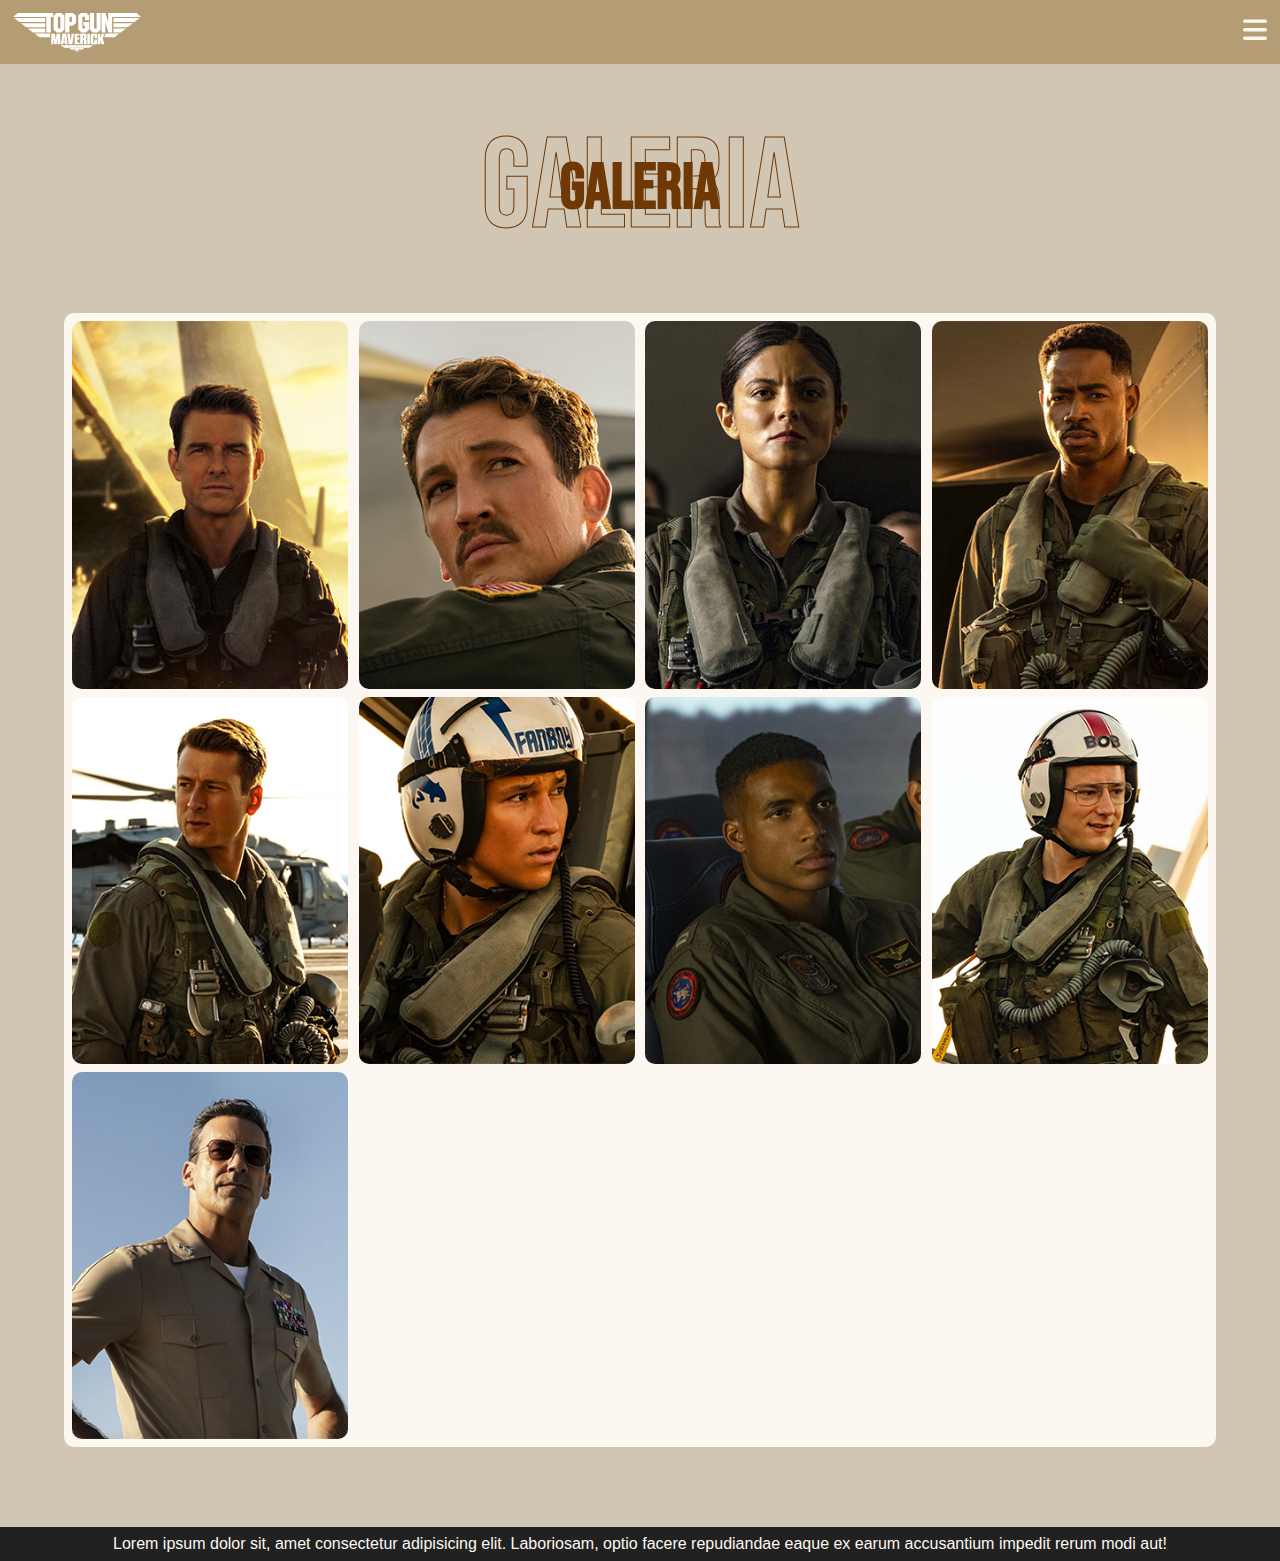
==== galeria.html @ b81637e3 "initial commit" ====
<!DOCTYPE html>
<html lang="en">

<head>
    <meta charset="UTF-8">
    <meta http-equiv="X-UA-Compatible" content="IE=edge">
    <meta name="viewport" content="width=device-width, initial-scale=1.0">
    <title>Document</title>
    <link rel="stylesheet" href="css/style.css">
    <link rel="preconnect" href="https://fonts.googleapis.com">
    <link rel="preconnect" href="https://fonts.gstatic.com" crossorigin>
    <link href="https://fonts.googleapis.com/css2?family=Bebas+Neue&display=swap" rel="stylesheet">
    <script src="https://ajax.googleapis.com/ajax/libs/jquery/3.6.3/jquery.min.js"></script>
</head>

<body>
    <div class="nav_menu">
        <div class="logo">
            <a href="index.html"><img src="img/logo.svg" alt="logo"></a>
        </div>
        <a class="btn-menu" href="#">
            <svg id="open-btn" xmlns="http://www.w3.org/2000/svg"
                viewBox="0 0 448 512">
                <path d="M0 96C0 78.3 14.3 64 32 64H416c17.7 0 32 14.3 32 32s-14.3 32-32 32H32C14.3 128 0 113.7 0 96zM0 256c0-17.7 14.3-32 32-32H416c17.7 0 32 14.3 32 32s-14.3 32-32 32H32c-17.7 0-32-14.3-32-32zM448 416c0 17.7-14.3 32-32 32H32c-17.7 0-32-14.3-32-32s14.3-32 32-32H416c17.7 0 32 14.3 32 32z" />
            </svg>
        </a>
    </div>
    <div class="menu">
        <a class="btn-menu" href="#">
            <svg id="close-btn" xmlns="http://www.w3.org/2000/svg" viewBox="0 0 320 512">
                <path d="M310.6 150.6c12.5-12.5 12.5-32.8 0-45.3s-32.8-12.5-45.3 0L160 210.7 54.6 105.4c-12.5-12.5-32.8-12.5-45.3 0s-12.5 32.8 0 45.3L114.7 256 9.4 361.4c-12.5 12.5-12.5 32.8 0 45.3s32.8 12.5 45.3 0L160 301.3 265.4 406.6c12.5 12.5 32.8 12.5 45.3 0s12.5-32.8 0-45.3L205.3 256 310.6 150.6z"/>
            </svg>
        </a>
        <nav class="nav">
            <ul class="nav_ul">
                <li class="nav_li"><a href="index.html">HOME</a></li>
                <li class="nav_li"><a href="sinopsis.html">SINOPSIS</a></li>
                <li class="nav_li"><a href="trailer.html">TRAILER</a></li>
                <li class="nav_li"><a href="galeria.html">GALERIA</a></li>
                <li class="nav_li wrap_rrss">
                    <a href="https://www.facebook.com/paramountpicturesspain" target="_blank"><img class="rrss" src="img/icon/logo_facebook.svg" alt=""></a>
                    <a href="https://www.instagram.com/paramount_spain/" target="_blank"><img class="rrss" src="img/icon/logo_ig.svg" alt=""></a>
                    <a href="https://twitter.com/paramount_spain" target="_blank"><img class="rrss" src="img/icon/logo_twitter.svg" alt=""></a>
                    <a href="https://www.youtube.com/ParamountPicturesES" target="_blank"><img class="rrss" src="img/icon/logo_youtube.svg" alt=""></a>
                </li>
            </ul>
        </nav>
    </div>
    <main>
        <div class="container_title">
            <h1>GALERIA</h1>
            <div class="title_back">
                <p>GALERIA</p>
            </div>
        </div>
        <div class="wrap_container">
            <div class="gallery">
                <div class="gallery_photo">
                    <div class="gallery_hover">
                        <h3>MAVERICK</h3>
                        <p>Actor: Tom Cruise</p>
                    </div>
                    <img src="img/gallery/1_maverick.jpg" alt="imagen 2">
                </div>
                <div class="gallery_photo">
                    <div class="gallery_hover">
                        <h3>ROOSTER</h3>
                        <p>Actor: Bradley Bradshaw</p>
                    </div>
                    <img src="img/gallery/2_rooster.jpg" alt="imagen 2">
                </div>
                <div class="gallery_photo">
                    <div class="gallery_hover">
                        <h3>PHOENIX</h3>
                        <p>Actriz: Natasha Trace</p>
                    </div>
                    <img src="img/gallery/3_phoenix.jpg" alt="imagen 3">
                </div>
                <div class="gallery_photo">
                    <div class="gallery_hover">
                        <h3>PLAYBACK</h3>
                        <p>Actor: Jay Ellis</p>
                    </div>
                    <img src="img/gallery/4_playback.jpg" alt="imagen 4">
                </div>                
                <div class="gallery_photo">
                    <div class="gallery_hover">
                        <h3>HANGMAN</h3>
                        <p>Actor: Glen Powell</p>
                    </div>
                    <img src="img/gallery/5_hangman.jpg" alt="imagen 5">
                </div>
                <div class="gallery_photo">
                    <div class="gallery_hover">
                        <h3>FANBOY</h3>
                        <p>Actor: Danny Ramirez</p>
                    </div>
                    <img src="img/gallery/6_fanboy.jpg" alt="imagen 6">
                </div>
                <div class="gallery_photo">
                    <div class="gallery_hover">
                        <h3>COYOTE</h3>
                        <p>Actor: reg Tarzan Davis</p>
                    </div>
                    <img src="img/gallery/7_coyote.jpg" alt="imagen 7">
                </div>
                <div class="gallery_photo">
                    <div class="gallery_hover">
                        <h3>BOB</h3>
                        <p>Actor: Lewis Pullman</p>
                    </div>
                    <img src="img/gallery/8_bob.jpg" alt="imagen 8">
                </div>
                <div class="gallery_photo">
                    <div class="gallery_hover">
                        <h3>CYCLONE</h3>
                        <p>Actor: Jon Hamm</p>
                    </div>
                    <img src="img/gallery/9_cyclone.jpg" alt="imagen 9">
                </div>
            </div>
        </div>
    </main>
    <footer>
        <h4>Lorem ipsum dolor sit, amet consectetur adipisicing elit. Laboriosam, optio facere repudiandae eaque ex
            earum accusantium impedit rerum modi aut!</h4>
    </footer>


    <script src="js/menu-desplegable.js"></script>
    <script src="js/menu-sticky.js"></script>
</body>

</html>
---- css/style.css ----
:root {
    --color-brown-100: #d1c6b4;
    --color-brown-200: #b49c74;
    --color-brown-300: #6f3804;
    --color-brown-400: #f1b94c;
    --color-brown-500: #ee960d;
    --color-black: #212121;
    --color-white: #fcf7f0;
    --tipo-principal: 'Bebas Neue', cursive;
}

* {
    box-sizing: border-box;
}

html {
    scroll-behavior: smooth;
}

img {
    display: block;
    width: 100%;
}

body {
    background-color: var(--color-brown-100);
    font-family: sans-serif;
    margin: 0;
    padding: 0;
}

section {
    background-color: #b49c74;
    padding: 3em 0;
}

h2 {
    color: var(--color-brown-300);
    font-family: var(--tipo-principal);
    margin-bottom: .5em;
    margin-top: 0;
}

p {
    margin-top: 0;
}

.icon {
    width: 2em;
}

.nav_menu {
    align-items: center;
    background-color: var(--color-brown-200);
    display: flex;
    flex-flow: row nowrap;
    justify-content: space-between;
    padding: .8em;
    top: 0;
    width: 100%;
    z-index: 2;
}

.fixed {
    position: sticky
}

.logo {
    width: 8em;
}

#open-btn {
    color: var(--color-white);
    fill: var(--color-white);
    width: 1.5em;
}

.menu {
    background-color: var(--color-brown-200);
    height: 100%;
    overflow: hidden;
    position: absolute;
    right: 0;
    top: 0;
    transition: all .5s ease-in-out;
    width: 0%;
    z-index: 2;
}

.desplegable {
    width: 100%;
}

#close-btn {
    color: var(--color-white);
    fill: var(--color-white);
    position: absolute;
    right: .7em;
    top: .7em;
    width: 1.5em;

}

.nav {
    height: 100%;
    padding: 4em;
}

.nav .nav_ul {
    align-items: center;
    display: flex;
    flex-flow: column nowrap;
    height: 100%;
    justify-content: space-evenly;
    list-style-type: none;
    margin: 0;
    padding: 0;
}

.nav .nav_ul .nav_li a {
    color: var(--color-white);
    font-family: var(--tipo-principal);
    font-size: 2em;
    text-decoration: none;
}

.nav .nav_ul .nav_li a:hover {
    text-decoration: underline;
}

.wrap_rrss {
    align-items: center;
    display: flex;
    flex-flow: row nowrap;
    justify-content: space-between;
}

.rrss {
    margin: .5em;
    transform: scale(1);
    transition: all ease .5s;
    width: 1em;
}

.rrss:hover {
    transform: scale(1.1);
}

/* titulos */
.container_title {
    align-items: center;
    display: flex;
    flex-flow: column nowrap;
    justify-content: center;
    margin: 3em auto;
    text-align: center;
    width: 90%;
}

.container_title h1 {
    color: var(--color-brown-300);
    font-family: var(--tipo-principal);
    font-size: 4em;
    margin: 0;
    position: absolute;


}

.container_title p {
    color: transparent;
    font-family: var(--tipo-principal);
    font-size: 8em;
    margin: 0;
    position: relative;
    -webkit-text-stroke: 1px var(--color-brown-300);
}

.wrap_container {
    background-color: var(--color-white);
    border-radius: 0.625em;
    color: var(--color-black);
    margin: auto;
    margin-bottom: 5em;
    max-width: 112.5em;
    padding: .5em;
    text-align: left;
    width: 90%;
}


footer {
    background-color: var(--color-black);
    color: var(--color-white);
    padding: 0.5em;
    text-align: center;
}

footer h4 {
    font-weight: 100;
    margin: 0;
}


/* index index index index index */
.header {
    align-items: center;
    background-attachment: fixed;
    background-image: url(../img/header.jpg);
    background-position: center bottom;
    background-repeat: no-repeat;
    background-size: cover;
    display: flex;
    flex-flow: column wrap;
    height: calc(100vh - 60px);
    justify-content: space-around;
    overflow: hidden;
}

.overlay {
    background-color: var(--color-brown-200);
    height: 100%;
    mix-blend-mode: soft-light;
    width: 100%;
}

.header_logo {
    animation: logoin 1s;
    animation-delay: .3s;
    animation-fill-mode: forwards;
    opacity: 0;
    position: absolute;
    width: 30%;

}

@keyframes logoin {
    0% {
        opacity: 0;
        transform: scale(1.4);
    }

    100% {
        opacity: 1;
        transform: scale(1.0);
    }
}

.arrow {
    bottom: 1em;
    opacity: .5;
    position: absolute;
    transition: all .5s ease;
    width: 1.5em;
}

.arrow:hover {
    opacity: 1;
    transform: translateY(-.5em);
}

.arrow svg {
    fill: var(--color-white);
}

.container_btn {
    align-items: center;
    display: flex;
    flex-flow: row wrap;
    justify-content: space-around;
    margin-top: 2em;
}

.btn a {
    border: 1px solid var(--color-brown-300);
    border-radius: 0.625em;
    color: var(--color-brown-300);
    display: block;
    font-family: var(--tipo-principal);
    font-size: 1.5em;
    margin-top: 1em;
    padding: .5em 1em;
    text-decoration: none;
    transition: all ease .5s;
    width: min-content;
}

.btn a:hover {
    background-color: var(--color-brown-300);
    color: var(--color-white);
}

.container_text {
    margin: auto;
    padding: 2em 0;
    text-align: center;
    width: 90%;
}

.marquee {
    height: auto;
    margin: auto;
    overflow: hidden;
    width: 100%;
}

.marquee-content {
    animation: scroll 20s linear infinite;
    display: flex;
    height: 100%;
    list-style-type: none;
    margin: 0;
    padding: 0;

}

@keyframes scroll {
    0% {
        transform: translateX(0vw);
    }

    100% {
        transform: translateX(-100vw);
    }

}

.marquee-content li {
    align-items: center;
    display: flex;
    flex-shrink: 0;
    justify-content: center;
    padding: 1em;
    white-space: none;
    width: 25vw;
}


/* sinopsis sinopsis sinopsis sinopsis sinopsis */
.container_sinopsis {
    align-items: center;
    display: flex;
    flex-direction: row;
    gap: 1em;
    justify-content: space-between;
}

.container_photo {
    border-radius: 0.625em;
    height: 50vh;
    overflow: hidden;
    width: 30%;
}

.container_photo img {
    cursor: pointer;
    height: 100%;
    object-fit: cover;
    transform: scale(1);
    transition: all .5s ease;
}

.container_photo img:hover {
    transform: scale(1.1);
}

.sinopsis_text {
    flex: 1;
}

.lightbox {
    align-items: center;
    background: rgba(255, 255, 255, 0.8);
    -webkit-box-align: center;
    -webkit-box-direction: normal;
    -webkit-box-orient: vertical;
    -webkit-box-pack: center;
    display: -webkit-box;
    display: -ms-flexbox;
    display: flex;
    -ms-flex-align: center;
    -ms-flex-flow: column nowrap;
    flex-flow: column nowrap;
    -ms-flex-pack: center;
    height: 100%;
    justify-content: center;
    left: 0;
    opacity: 0;
    pointer-events: none;
    position: fixed;
    top: 0;
    -webkit-transform: scale(1.1);
    transform: scale(1.1);
    -webkit-transition: all 0.5s ease;
    transition: all 0.5s ease;
    width: 100%;
    z-index: 2;
}

.lightbox.activo {
    opacity: 1;
    pointer-events: auto;
    -webkit-transform: scale(1);
    transform: scale(1);
}

.lightbox #sinopsis-close {
    background: none;
    border: none;
    cursor: pointer;
    margin-bottom: 1em;
    transform: scale(1);
    transition: all .5s ease;
    width: 2em;
}

.lightbox #sinopsis-close:hover {
    transform: scale(1.2);
}

.lightbox #sinopsis-close svg {
    fill: var(--color-brown-300);
}

.lightbox .grande {
    height: 80vh;
    transition: all 0.5s ease;
    width: 80vw;
}

.lightbox img {
    object-fit: contain;
}

.rating {
    display: flex;
    flex-direction: column;
    margin: auto;
    width: 90%;

}

.rating h2 {
    color: var(--color-white);
    font-size: 3em;
    text-align: center;
    width: 100%;
}

.rating_wrap {
    display: flex;
    flex-direction: row;
    font-size: 0.75em;
    gap: 1em;
    overflow-x: auto;
    padding: 1em 0;
}

.rating_block {
    background-color: var(--color-white);
    border-radius: 0.625em;
    display: flex;
    flex-flow: column nowrap;
    justify-content: space-between;
    max-width: 30em;
    min-width: 18em;
    padding: 1em;
    width: 30%;
}

/* trailer trailer trailer trailer trailer */
.video_container {
    border-radius: 0.625em;
    overflow: hidden;
}

.embed-container {
    height: auto;
    max-width: 100%;
    overflow: hidden;
    padding-bottom: 56.25%;
    position: relative;
}

.embed-container iframe,
.embed-container object,
.embed-container embed {
    height: 100%;
    left: 0;
    position: absolute;
    top: 0;
    width: 100%;
}

/* galeria galeria galeria galeria galeria */
.gallery {
    align-items: center;
    display: flex;
    flex-flow: row wrap;
    justify-content: space-between;
    row-gap: .5em;
}

.gallery_photo {
    border-radius: 0.625em;
    overflow: hidden;
    position: relative;
    width: calc(25% - .5em);
}

.gallery_photo h3 {
    font-family: var(--tipo-principal);
    font-size: 2em;
    margin: 0;
}
.gallery_photo p {
    font-weight: bold;
    margin: 0;
}

.gallery_hover {
    background: linear-gradient(0deg, rgba(241, 186, 76, 0.519) 0%, rgba(255, 255, 255, 0) 100%);
    bottom: 0px;
    color: var(--color-white);
    display: flex;
    flex-direction: column;
    height: 100%;
    justify-content: flex-end;
    opacity: 0;
    padding: 1em;
    position: absolute;
    transition: all .5s ease;
    width: 100%;
}

.gallery_photo:hover .gallery_hover {
    opacity: 1;
}

@media screen and (max-width:768px) {
    .header_logo {
        width: 70%;
    }

    .marquee-content li {
        width: 50vw;
    }

    @keyframes scroll {
        0% {
            transform: translateX(0vw);
        }

        100% {
            transform: translateX(-200vw);
        }
    }

    .container_sinopsis {
        flex-direction: column;
    }

    .container_photo {
        width: 100%;
    }

    .gallery_photo {
        width: calc(50% - .5em);
    }
    .gallery_hover{
        opacity: 1;
    }

}

@media screen and (max-width:425px) {
    .header {
        background-position: 80%;

    }

    .header_logo {
        bottom: 8em;
    }

    .gallery_photo {
        width: 100%;
    }
}

@media screen and (max-width:350px) {
    .container_title h1 {
        font-size: 2em;

    }

    .container_title p {
        font-size: 5em;
    }
}
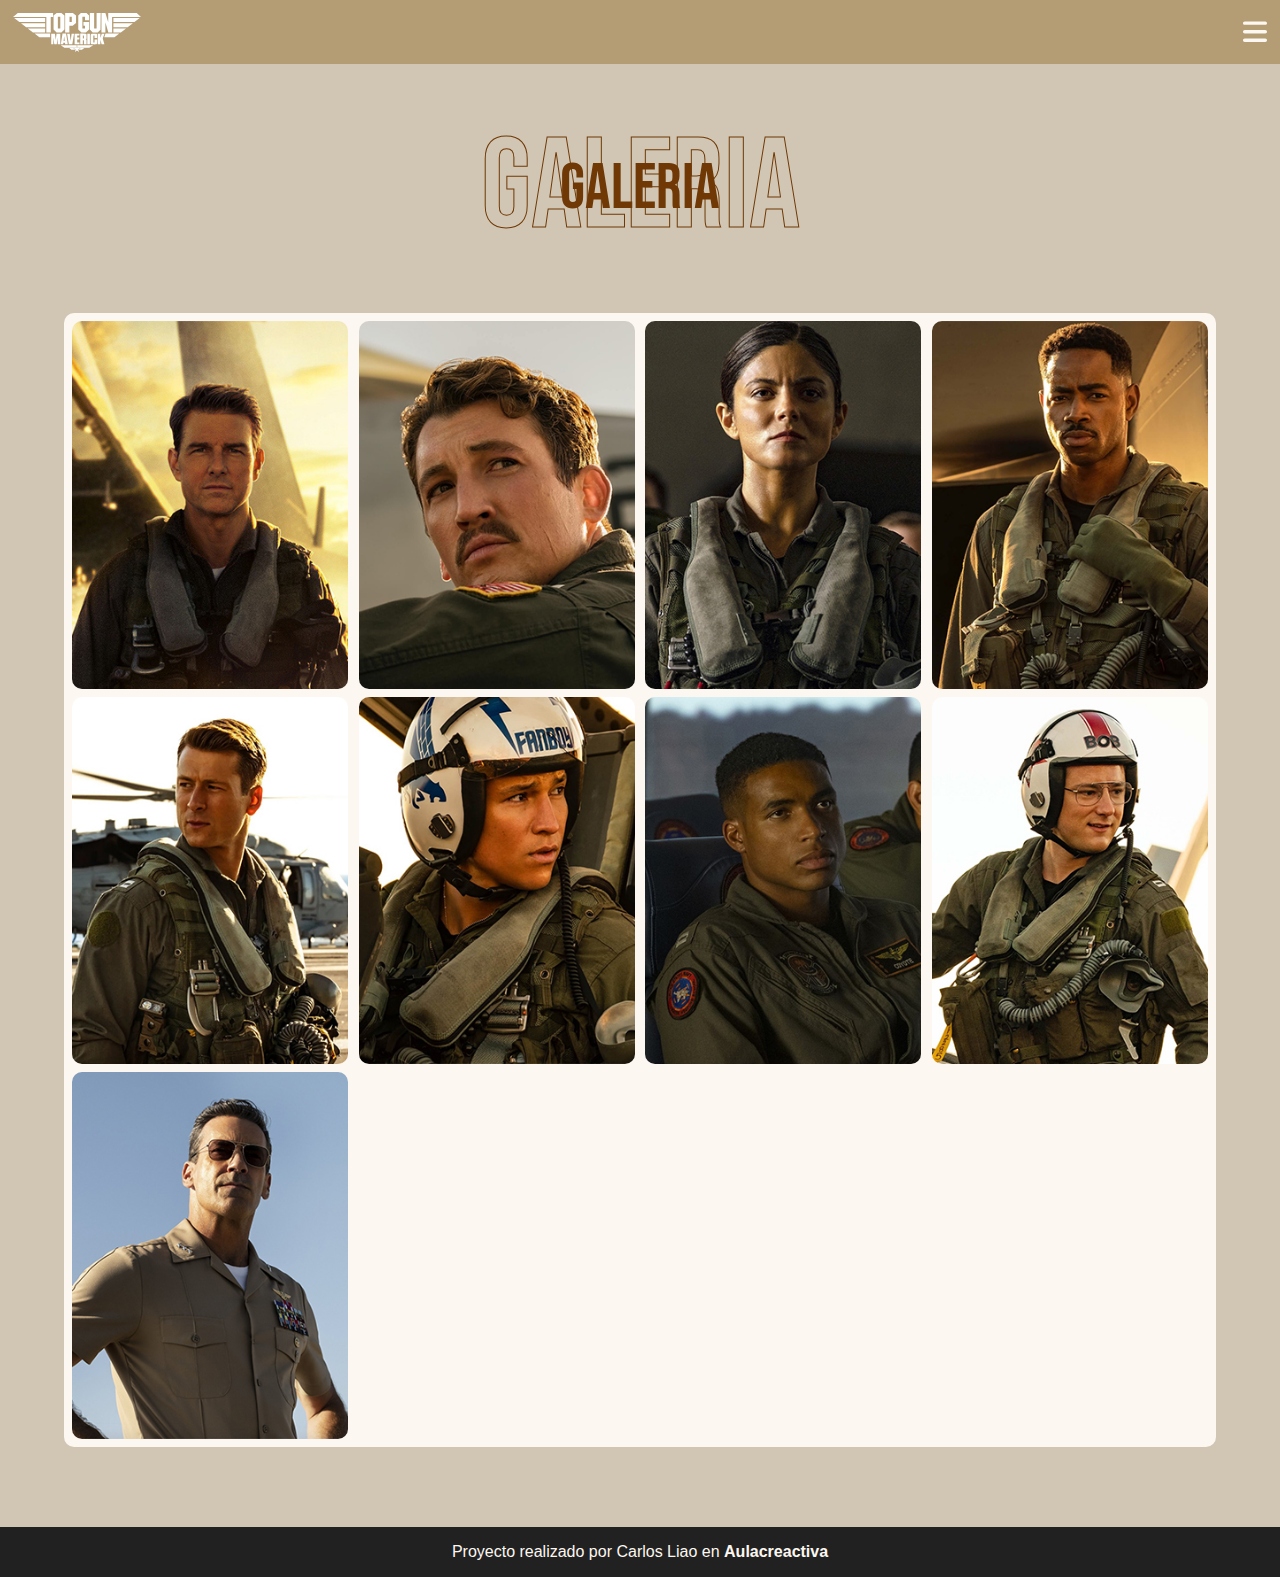
==== commit b9eec690: "cambio html y css (sass)" ====
--- a/galeria.html
+++ b/galeria.html
@@ -48,10 +48,8 @@
     </div>
     <main>
         <div class="container_title">
-            <h1>GALERIA</h1>
-            <div class="title_back">
-                <p>GALERIA</p>
-            </div>
+            <p class="container_title_p">GALERIA</p>
+            <h1 class="container_title_h1">GALERIA</h1>
         </div>
         <div class="wrap_container">
             <div class="gallery">
@@ -72,7 +70,7 @@
                 <div class="gallery_photo">
                     <div class="gallery_hover">
                         <h3>PHOENIX</h3>
-                        <p>Actriz: Natasha Trace</p>
+                        <p>Actor: Natasha Trace</p>
                     </div>
                     <img src="img/gallery/3_phoenix.jpg" alt="imagen 3">
                 </div>
@@ -120,11 +118,9 @@
                 </div>
             </div>
         </div>
-    </main>
-    <footer>
-        <h4>Lorem ipsum dolor sit, amet consectetur adipisicing elit. Laboriosam, optio facere repudiandae eaque ex
-            earum accusantium impedit rerum modi aut!</h4>
-    </footer>
+        <footer>
+            <h4 class="footer_h4">Proyecto realizado por Carlos Liao en  <a href="https://www.aulacreactiva.com/" target="_blank">Aulacreactiva</a></h4>
+        </footer>
 
 
     <script src="js/menu-desplegable.js"></script>
--- a/css/style.css
+++ b/css/style.css
@@ -1,600 +1,624 @@
-:root {
-    --color-brown-100: #d1c6b4;
-    --color-brown-200: #b49c74;
-    --color-brown-300: #6f3804;
-    --color-brown-400: #f1b94c;
-    --color-brown-500: #ee960d;
-    --color-black: #212121;
-    --color-white: #fcf7f0;
-    --tipo-principal: 'Bebas Neue', cursive;
-}
-
-* {
-    box-sizing: border-box;
+@charset "UTF-8";
+*, *:before, *:after {
+  box-sizing: border-box;
+}
+
+/* Reseteamos los margin y paddings de todas las etiquetas */
+*, *::before, *::after {
+  margin: 0;
+  padding: 0;
+  border: 0;
+  box-sizing: border-box;
+  vertical-align: baseline;
 }
 
 html {
-    scroll-behavior: smooth;
-}
-
-img {
-    display: block;
+  scroll-behavior: smooth;
+}
+
+html, body, div, span, object, iframe, figure, h1, h2, h3, h4, h5, h6, p, blockquote, pre, a, code, img, small, strike, sub, sup, tt, b, u, i, ol, ul, li, fieldset, form, label, table, caption, tbody, tfoot, thead, tr, th, td, main, canvas, embed, footer, header, nav, section, video {
+  margin: 0;
+  padding: 0;
+  border: 0;
+  font-size: 100%;
+  font: inherit;
+  vertical-align: baseline;
+  text-rendering: optimizeLegibility;
+  -webkit-font-smoothing: antialiased;
+  text-size-adjust: none;
+}
+
+footer, header, nav, section, main {
+  display: block;
+}
+
+/* Evitamos problemas con las imagenes */
+img, picture, video, iframe, figure {
+  max-width: 100%;
+  width: 100%;
+  display: block;
+  object-fit: cover;
+}
+
+/* Evitamos problemas con los SVG */
+svg {
+  width: 100%;
+  display: block;
+  fill: currentColor;
+}
+
+/* Quitamos los puntos de los <li> */
+li {
+  list-style-type: none;
+}
+
+ol, ul {
+  list-style: none;
+}
+
+blockquote, q {
+  quotes: none;
+}
+
+/* Evitamos problemas con los pseudoelementos de quotes */
+blockquote:before, blockquote:after, q:before, q:after {
+  content: "";
+  content: none;
+}
+
+/* Reseteamos las tablas */
+table, tr, td {
+  border-collapse: collapse;
+  border-spacing: 0;
+}
+
+input {
+  -webkit-appearance: none;
+  border-radius: 0;
+}
+
+/* Configuramos la tipografía para toda la web */
+body {
+  min-height: 100vh;
+  font-size: 100%;
+}
+
+html {
+  font-size: 100%;
+}
+
+body {
+  font-family: sans-serif;
+  font-weight: 400;
+}
+
+p {
+  margin-top: 0;
+  margin-bottom: 1em;
+}
+
+h1, h2, h3, h4, h5 {
+  margin: 0;
+  font-family: "Bebas Neue", sans-serif;
+  font-weight: 400;
+  color: #6f3804;
+}
+
+h1 {
+  margin-top: 0;
+  font-size: 4.209em;
+}
+
+h2 {
+  font-size: 3.157em;
+}
+
+h3 {
+  font-size: 2.369em;
+}
+
+h4 {
+  font-size: 1.777em;
+}
+
+h5 {
+  font-size: 1.333em;
+}
+
+small .text_small {
+  font-size: 0.75em;
+}
+
+.nav_menu {
+  align-items: center;
+  background-color: #b49c74;
+  display: flex;
+  flex-flow: row nowrap;
+  justify-content: space-between;
+  padding: 0.8em;
+  top: 0;
+  width: 100%;
+  z-index: 2;
+}
+
+.fixed {
+  position: sticky;
+}
+
+#open-btn {
+  color: #fcf7f0;
+  fill: #fcf7f0;
+  width: 1.5em;
+}
+
+#close-btn {
+  color: #fcf7f0;
+  fill: #fcf7f0;
+  position: absolute;
+  right: 0.7em;
+  top: 0.7em;
+  width: 1.5em;
+}
+
+.logo {
+  width: 8em;
+}
+
+.menu {
+  background-color: #b49c74;
+  height: 100%;
+  overflow: hidden;
+  position: absolute;
+  right: 0;
+  top: 0;
+  transition: all 0.5s ease-in-out;
+  width: 0%;
+  z-index: 2;
+}
+
+.desplegable {
+  width: 100%;
+}
+
+.nav {
+  height: 100%;
+  padding: 4em;
+}
+.nav_ul {
+  align-items: center;
+  display: flex;
+  flex-flow: column nowrap;
+  height: 100%;
+  justify-content: space-evenly;
+  list-style-type: none;
+  margin: 0;
+  padding: 0;
+}
+.nav_li a {
+  color: #fcf7f0;
+  font-family: "Bebas Neue", cursive;
+  font-size: 2em;
+  text-decoration: none;
+}
+.nav_li a:hover {
+  text-decoration: underline;
+}
+
+.wrap_rrss {
+  align-items: center;
+  display: flex;
+  flex-flow: row nowrap;
+  justify-content: space-between;
+}
+
+.rrss {
+  margin: 0.5em;
+  transform: scale(1);
+  transition: all ease 0.5s;
+  width: 1em;
+}
+.rrss:hover {
+  transform: scale(1.1);
+}
+
+.header {
+  align-items: center;
+  background-attachment: fixed;
+  background-image: url(../img/header.jpg);
+  background-position: center bottom;
+  background-repeat: no-repeat;
+  background-size: cover;
+  display: flex;
+  flex-flow: column wrap;
+  height: calc(100vh - 60px);
+  justify-content: space-around;
+  overflow: hidden;
+}
+.header_overlay {
+  background-color: #b49c74;
+  height: 100%;
+  mix-blend-mode: soft-light;
+  width: 100%;
+}
+.header_logo {
+  animation: logoin 1s;
+  animation-delay: 0.3s;
+  animation-fill-mode: forwards;
+  opacity: 0;
+  position: absolute;
+  width: 30%;
+}
+
+@keyframes logoin {
+  0% {
+    opacity: 0;
+    transform: scale(1.4);
+  }
+  100% {
+    opacity: 1;
+    transform: scale(1);
+  }
+}
+.arrow {
+  bottom: 1em;
+  opacity: 0.5;
+  position: absolute;
+  transition: all 0.5s ease;
+  width: 1.5em;
+}
+.arrow:hover {
+  opacity: 1;
+  transform: translateY(-0.5em);
+}
+.arrow svg {
+  fill: #fcf7f0;
+}
+
+.container_btn {
+  align-items: center;
+  display: flex;
+  flex-flow: row wrap;
+  justify-content: space-around;
+  margin-top: 2em;
+}
+
+.marquee {
+  height: auto;
+  margin: auto;
+  overflow: hidden;
+  width: 100%;
+}
+.marquee_content {
+  animation: scroll 20s linear infinite;
+  display: flex;
+  height: 100%;
+  list-style-type: none;
+  margin: 0;
+  padding: 0;
+}
+.marquee_li {
+  align-items: center;
+  display: flex;
+  flex-shrink: 0;
+  justify-content: center;
+  padding: 1em;
+  white-space: none;
+  width: 25vw;
+}
+
+@keyframes scroll {
+  0% {
+    transform: translateX(0vw);
+  }
+  100% {
+    transform: translateX(-100vw);
+  }
+}
+@media screen and (max-width: 768px) {
+  .header_logo {
+    width: 70%;
+  }
+  .marquee_li {
+    width: 50vw;
+  }
+  @keyframes scroll {
+    0% {
+      transform: translateX(0vw);
+    }
+    100% {
+      transform: translateX(-200vw);
+    }
+  }
+}
+@media screen and (max-width: 425px) {
+  .header {
+    background-position: 80%;
+  }
+  .header_logo {
+    bottom: 8em;
+  }
+}
+.container_sinopsis {
+  align-items: center;
+  display: flex;
+  flex-direction: row;
+  gap: 1em;
+  justify-content: space-between;
+}
+.container_sinopsis_photo {
+  border-radius: 0.625em;
+  overflow: hidden;
+  width: 40%;
+  height: 50vh;
+}
+.container_sinopsis_photo img {
+  cursor: pointer;
+  height: 100%;
+  object-fit: cover;
+  transform: scale(1);
+  transition: all 0.5s ease;
+}
+.container_sinopsis_photo img:hover {
+  transform: scale(1.1);
+}
+.container_sinopsis_text {
+  flex: 1;
+}
+
+.lightbox {
+  align-items: center;
+  background: rgba(255, 255, 255, 0.8);
+  display: flex;
+  flex-flow: column nowrap;
+  height: 100%;
+  justify-content: center;
+  left: 0;
+  opacity: 0;
+  pointer-events: none;
+  position: fixed;
+  top: 0;
+  transform: scale(1.1);
+  transition: all 0.5s ease;
+  width: 100%;
+  z-index: 2;
+}
+
+.lightbox.activo {
+  opacity: 1;
+  pointer-events: auto;
+  transform: scale(1);
+}
+
+.lightbox .grande {
+  height: 80vh;
+  transition: all 0.5s ease;
+  width: 80vw;
+}
+
+.lightbox img {
+  object-fit: contain;
+}
+
+#lightbox_close {
+  background: none;
+  border: none;
+  cursor: pointer;
+  margin-bottom: 1em;
+  transform: scale(1);
+  transition: all 0.5s ease;
+  width: 1em;
+}
+#lightbox_close:hover {
+  transform: scale(1.2);
+}
+#lightbox_close svg {
+  fill: #212121;
+}
+
+.rating {
+  display: flex;
+  flex-direction: column;
+  margin: auto;
+  width: 90%;
+}
+.rating_wrap {
+  display: flex;
+  flex-direction: row;
+  font-size: 0.75em;
+  gap: 1em;
+  overflow-x: auto;
+  padding: 1em 0;
+}
+.rating_block {
+  background-color: #fcf7f0;
+  border-radius: 0.625em;
+  display: flex;
+  flex-flow: column nowrap;
+  justify-content: space-between;
+  max-width: 30em;
+  min-width: 18em;
+  padding: 1em;
+  width: 30%;
+}
+.rating h3 {
+  color: #fcf7f0;
+  text-align: center;
+}
+.rating h4 {
+  color: #212121;
+}
+
+@media screen and (max-width: 768px) {
+  .container_sinopsis {
+    flex-direction: column;
+  }
+  .container_sinopsis_photo {
     width: 100%;
-}
-
-body {
-    background-color: var(--color-brown-100);
-    font-family: sans-serif;
-    margin: 0;
-    padding: 0;
-}
-
-section {
-    background-color: #b49c74;
-    padding: 3em 0;
-}
-
-h2 {
-    color: var(--color-brown-300);
-    font-family: var(--tipo-principal);
-    margin-bottom: .5em;
-    margin-top: 0;
-}
-
-p {
-    margin-top: 0;
-}
-
-.icon {
-    width: 2em;
-}
-
-.nav_menu {
-    align-items: center;
-    background-color: var(--color-brown-200);
-    display: flex;
-    flex-flow: row nowrap;
-    justify-content: space-between;
-    padding: .8em;
-    top: 0;
-    width: 100%;
-    z-index: 2;
-}
-
-.fixed {
-    position: sticky
-}
-
-.logo {
-    width: 8em;
-}
-
-#open-btn {
-    color: var(--color-white);
-    fill: var(--color-white);
-    width: 1.5em;
-}
-
-.menu {
-    background-color: var(--color-brown-200);
-    height: 100%;
-    overflow: hidden;
-    position: absolute;
-    right: 0;
-    top: 0;
-    transition: all .5s ease-in-out;
-    width: 0%;
-    z-index: 2;
-}
-
-.desplegable {
-    width: 100%;
-}
-
-#close-btn {
-    color: var(--color-white);
-    fill: var(--color-white);
-    position: absolute;
-    right: .7em;
-    top: .7em;
-    width: 1.5em;
-
-}
-
-.nav {
-    height: 100%;
-    padding: 4em;
-}
-
-.nav .nav_ul {
-    align-items: center;
-    display: flex;
-    flex-flow: column nowrap;
-    height: 100%;
-    justify-content: space-evenly;
-    list-style-type: none;
-    margin: 0;
-    padding: 0;
-}
-
-.nav .nav_ul .nav_li a {
-    color: var(--color-white);
-    font-family: var(--tipo-principal);
-    font-size: 2em;
-    text-decoration: none;
-}
-
-.nav .nav_ul .nav_li a:hover {
-    text-decoration: underline;
-}
-
-.wrap_rrss {
-    align-items: center;
-    display: flex;
-    flex-flow: row nowrap;
-    justify-content: space-between;
-}
-
-.rrss {
-    margin: .5em;
-    transform: scale(1);
-    transition: all ease .5s;
-    width: 1em;
-}
-
-.rrss:hover {
-    transform: scale(1.1);
-}
-
-/* titulos */
-.container_title {
-    align-items: center;
-    display: flex;
-    flex-flow: column nowrap;
-    justify-content: center;
-    margin: 3em auto;
-    text-align: center;
-    width: 90%;
-}
-
-.container_title h1 {
-    color: var(--color-brown-300);
-    font-family: var(--tipo-principal);
-    font-size: 4em;
-    margin: 0;
-    position: absolute;
-
-
-}
-
-.container_title p {
-    color: transparent;
-    font-family: var(--tipo-principal);
-    font-size: 8em;
-    margin: 0;
-    position: relative;
-    -webkit-text-stroke: 1px var(--color-brown-300);
-}
-
-.wrap_container {
-    background-color: var(--color-white);
-    border-radius: 0.625em;
-    color: var(--color-black);
-    margin: auto;
-    margin-bottom: 5em;
-    max-width: 112.5em;
-    padding: .5em;
-    text-align: left;
-    width: 90%;
-}
-
-
-footer {
-    background-color: var(--color-black);
-    color: var(--color-white);
-    padding: 0.5em;
-    text-align: center;
-}
-
-footer h4 {
-    font-weight: 100;
-    margin: 0;
-}
-
-
-/* index index index index index */
-.header {
-    align-items: center;
-    background-attachment: fixed;
-    background-image: url(../img/header.jpg);
-    background-position: center bottom;
-    background-repeat: no-repeat;
-    background-size: cover;
-    display: flex;
-    flex-flow: column wrap;
-    height: calc(100vh - 60px);
-    justify-content: space-around;
-    overflow: hidden;
-}
-
-.overlay {
-    background-color: var(--color-brown-200);
-    height: 100%;
-    mix-blend-mode: soft-light;
-    width: 100%;
-}
-
-.header_logo {
-    animation: logoin 1s;
-    animation-delay: .3s;
-    animation-fill-mode: forwards;
-    opacity: 0;
-    position: absolute;
-    width: 30%;
-
-}
-
-@keyframes logoin {
-    0% {
-        opacity: 0;
-        transform: scale(1.4);
-    }
-
-    100% {
-        opacity: 1;
-        transform: scale(1.0);
-    }
-}
-
-.arrow {
-    bottom: 1em;
-    opacity: .5;
-    position: absolute;
-    transition: all .5s ease;
-    width: 1.5em;
-}
-
-.arrow:hover {
-    opacity: 1;
-    transform: translateY(-.5em);
-}
-
-.arrow svg {
-    fill: var(--color-white);
-}
-
-.container_btn {
-    align-items: center;
-    display: flex;
-    flex-flow: row wrap;
-    justify-content: space-around;
-    margin-top: 2em;
-}
-
-.btn a {
-    border: 1px solid var(--color-brown-300);
-    border-radius: 0.625em;
-    color: var(--color-brown-300);
-    display: block;
-    font-family: var(--tipo-principal);
-    font-size: 1.5em;
-    margin-top: 1em;
-    padding: .5em 1em;
-    text-decoration: none;
-    transition: all ease .5s;
-    width: min-content;
-}
-
-.btn a:hover {
-    background-color: var(--color-brown-300);
-    color: var(--color-white);
-}
-
-.container_text {
-    margin: auto;
-    padding: 2em 0;
-    text-align: center;
-    width: 90%;
-}
-
-.marquee {
-    height: auto;
-    margin: auto;
-    overflow: hidden;
-    width: 100%;
-}
-
-.marquee-content {
-    animation: scroll 20s linear infinite;
-    display: flex;
-    height: 100%;
-    list-style-type: none;
-    margin: 0;
-    padding: 0;
-
-}
-
-@keyframes scroll {
-    0% {
-        transform: translateX(0vw);
-    }
-
-    100% {
-        transform: translateX(-100vw);
-    }
-
-}
-
-.marquee-content li {
-    align-items: center;
-    display: flex;
-    flex-shrink: 0;
-    justify-content: center;
-    padding: 1em;
-    white-space: none;
-    width: 25vw;
-}
-
-
-/* sinopsis sinopsis sinopsis sinopsis sinopsis */
-.container_sinopsis {
-    align-items: center;
-    display: flex;
-    flex-direction: row;
-    gap: 1em;
-    justify-content: space-between;
-}
-
-.container_photo {
-    border-radius: 0.625em;
-    height: 50vh;
-    overflow: hidden;
-    width: 30%;
-}
-
-.container_photo img {
-    cursor: pointer;
-    height: 100%;
-    object-fit: cover;
-    transform: scale(1);
-    transition: all .5s ease;
-}
-
-.container_photo img:hover {
-    transform: scale(1.1);
-}
-
-.sinopsis_text {
-    flex: 1;
-}
-
-.lightbox {
-    align-items: center;
-    background: rgba(255, 255, 255, 0.8);
-    -webkit-box-align: center;
-    -webkit-box-direction: normal;
-    -webkit-box-orient: vertical;
-    -webkit-box-pack: center;
-    display: -webkit-box;
-    display: -ms-flexbox;
-    display: flex;
-    -ms-flex-align: center;
-    -ms-flex-flow: column nowrap;
-    flex-flow: column nowrap;
-    -ms-flex-pack: center;
-    height: 100%;
-    justify-content: center;
-    left: 0;
-    opacity: 0;
-    pointer-events: none;
-    position: fixed;
-    top: 0;
-    -webkit-transform: scale(1.1);
-    transform: scale(1.1);
-    -webkit-transition: all 0.5s ease;
-    transition: all 0.5s ease;
-    width: 100%;
-    z-index: 2;
-}
-
-.lightbox.activo {
-    opacity: 1;
-    pointer-events: auto;
-    -webkit-transform: scale(1);
-    transform: scale(1);
-}
-
-.lightbox #sinopsis-close {
-    background: none;
-    border: none;
-    cursor: pointer;
-    margin-bottom: 1em;
-    transform: scale(1);
-    transition: all .5s ease;
-    width: 2em;
-}
-
-.lightbox #sinopsis-close:hover {
-    transform: scale(1.2);
-}
-
-.lightbox #sinopsis-close svg {
-    fill: var(--color-brown-300);
-}
-
-.lightbox .grande {
-    height: 80vh;
-    transition: all 0.5s ease;
-    width: 80vw;
-}
-
-.lightbox img {
-    object-fit: contain;
-}
-
-.rating {
-    display: flex;
-    flex-direction: column;
-    margin: auto;
-    width: 90%;
-
-}
-
-.rating h2 {
-    color: var(--color-white);
-    font-size: 3em;
-    text-align: center;
-    width: 100%;
-}
-
-.rating_wrap {
-    display: flex;
-    flex-direction: row;
-    font-size: 0.75em;
-    gap: 1em;
-    overflow-x: auto;
-    padding: 1em 0;
-}
-
-.rating_block {
-    background-color: var(--color-white);
-    border-radius: 0.625em;
-    display: flex;
-    flex-flow: column nowrap;
-    justify-content: space-between;
-    max-width: 30em;
-    min-width: 18em;
-    padding: 1em;
-    width: 30%;
-}
-
-/* trailer trailer trailer trailer trailer */
+  }
+}
 .video_container {
-    border-radius: 0.625em;
-    overflow: hidden;
+  border-radius: 0.625em;
+  overflow: hidden;
 }
 
 .embed-container {
-    height: auto;
-    max-width: 100%;
-    overflow: hidden;
-    padding-bottom: 56.25%;
-    position: relative;
+  height: auto;
+  max-width: 100%;
+  overflow: hidden;
+  padding-bottom: 56.25%;
+  position: relative;
 }
 
 .embed-container iframe,
 .embed-container object,
 .embed-container embed {
-    height: 100%;
-    left: 0;
-    position: absolute;
-    top: 0;
+  height: 100%;
+  left: 0;
+  position: absolute;
+  top: 0;
+  width: 100%;
+}
+
+.gallery {
+  align-items: center;
+  display: flex;
+  flex-flow: row wrap;
+  justify-content: space-between;
+  row-gap: 0.5em;
+}
+.gallery_photo {
+  border-radius: 0.625em;
+  overflow: hidden;
+  width: calc(25% - 0.5em);
+  position: relative;
+}
+.gallery_photo h3 {
+  font-family: "Bebas Neue", cursive;
+  color: #fcf7f0;
+}
+.gallery_hover {
+  background: linear-gradient(0deg, rgba(241, 186, 76, 0.519) 0%, rgba(255, 255, 255, 0) 100%);
+  bottom: 0px;
+  color: #fcf7f0;
+  display: flex;
+  flex-direction: column;
+  justify-content: flex-end;
+  opacity: 0;
+  padding: 0.5em;
+  position: absolute;
+  transition: all 0.5s ease;
+  width: 100%;
+  height: 100%;
+}
+
+.gallery_photo:hover .gallery_hover {
+  opacity: 1;
+}
+
+@media screen and (max-width: 768px) {
+  .gallery_photo {
+    width: calc(50% - 0.2em);
+  }
+  .gallery_hover {
+    opacity: 1;
+  }
+}
+@media screen and (max-width: 425px) {
+  .gallery_photo {
     width: 100%;
-}
-
-/* galeria galeria galeria galeria galeria */
-.gallery {
-    align-items: center;
-    display: flex;
-    flex-flow: row wrap;
-    justify-content: space-between;
-    row-gap: .5em;
-}
-
-.gallery_photo {
-    border-radius: 0.625em;
-    overflow: hidden;
-    position: relative;
-    width: calc(25% - .5em);
-}
-
-.gallery_photo h3 {
-    font-family: var(--tipo-principal);
-    font-size: 2em;
-    margin: 0;
-}
-.gallery_photo p {
-    font-weight: bold;
-    margin: 0;
-}
-
-.gallery_hover {
-    background: linear-gradient(0deg, rgba(241, 186, 76, 0.519) 0%, rgba(255, 255, 255, 0) 100%);
-    bottom: 0px;
-    color: var(--color-white);
-    display: flex;
-    flex-direction: column;
-    height: 100%;
-    justify-content: flex-end;
-    opacity: 0;
-    padding: 1em;
-    position: absolute;
-    transition: all .5s ease;
-    width: 100%;
-}
-
-.gallery_photo:hover .gallery_hover {
-    opacity: 1;
-}
-
-@media screen and (max-width:768px) {
-    .header_logo {
-        width: 70%;
-    }
-
-    .marquee-content li {
-        width: 50vw;
-    }
-
-    @keyframes scroll {
-        0% {
-            transform: translateX(0vw);
-        }
-
-        100% {
-            transform: translateX(-200vw);
-        }
-    }
-
-    .container_sinopsis {
-        flex-direction: column;
-    }
-
-    .container_photo {
-        width: 100%;
-    }
-
-    .gallery_photo {
-        width: calc(50% - .5em);
-    }
-    .gallery_hover{
-        opacity: 1;
-    }
-
-}
-
-@media screen and (max-width:425px) {
-    .header {
-        background-position: 80%;
-
-    }
-
-    .header_logo {
-        bottom: 8em;
-    }
-
-    .gallery_photo {
-        width: 100%;
-    }
-}
-
-@media screen and (max-width:350px) {
-    .container_title h1 {
-        font-size: 2em;
-
-    }
-
-    .container_title p {
-        font-size: 5em;
-    }
-}+  }
+}
+footer {
+  background-color: #212121;
+  color: #fcf7f0;
+  padding: 1em;
+  text-align: center;
+}
+
+.footer_h4 {
+  font-weight: 100;
+  margin: 0;
+  font-family: sans-serif;
+  font-size: 1em;
+  color: #fcf7f0;
+}
+.footer_h4 a {
+  text-decoration: none;
+  font-weight: bold;
+  color: #fcf7f0;
+}
+
+body {
+  background-color: #d1c6b4;
+}
+
+section {
+  background-color: #b49c74;
+  padding: 4em 0;
+}
+
+.wrap_container {
+  background-color: #fcf7f0;
+  border-radius: 0.625em;
+  color: #212121;
+  margin: auto;
+  margin-bottom: 5em;
+  max-width: 112.5em;
+  padding: 0.5em;
+  text-align: left;
+  width: 90%;
+}
+
+/* titulos */
+.container_title {
+  align-items: center;
+  display: flex;
+  flex-flow: column nowrap;
+  justify-content: center;
+  margin: 3em auto;
+  text-align: center;
+  width: 90%;
+}
+.container_title_h1 {
+  color: #6f3804;
+  font-family: "Bebas Neue", cursive;
+  font-size: 4em;
+  margin: 0;
+  position: absolute;
+}
+.container_title_p {
+  color: transparent;
+  font-family: "Bebas Neue", cursive;
+  font-size: 8em;
+  margin: 0;
+  position: relative;
+  -webkit-text-stroke: 1px #6f3804;
+}
+
+@media screen and (max-width: 350px) {
+  .container_title_h1 {
+    font-size: 3em;
+  }
+  .container_title_p {
+    font-size: 6em;
+  }
+}
+.btn a {
+  border: 1px solid #6f3804;
+  border-radius: 0.625em;
+  color: #6f3804;
+  display: block;
+  font-family: "Bebas Neue", cursive;
+  font-size: 1.5em;
+  margin-top: 0.5em;
+  padding: 0.5em 2em;
+  text-decoration: none;
+  transition: all ease 0.5s;
+  width: min-content;
+}
+.btn a:hover {
+  background-color: #6f3804;
+  color: #fcf7f0;
+}
+
+/*# sourceMappingURL=style.css.map */
